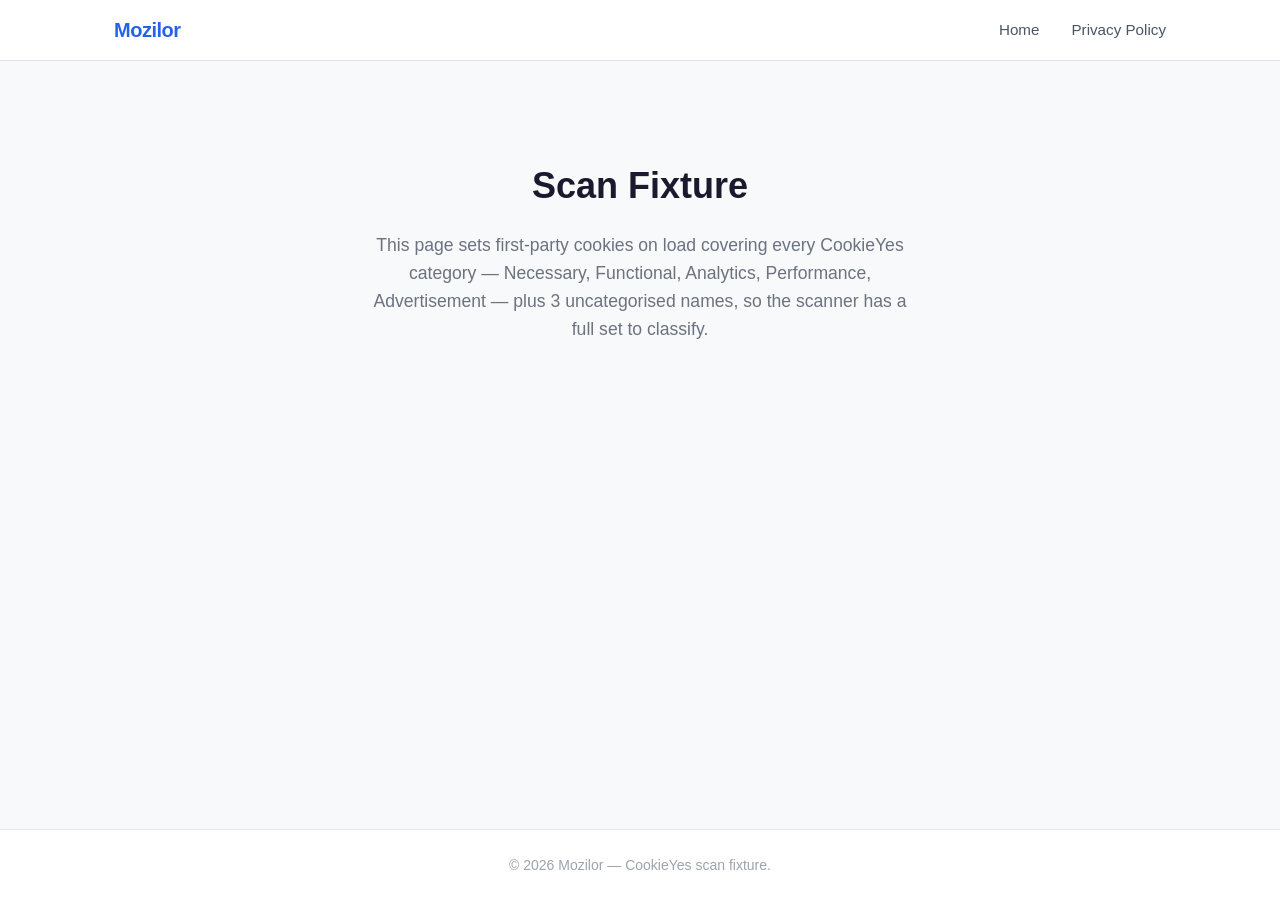
==== scan-fixture/index.html @ 93a4bc7b "Add scan-fixture page with cookies across all CookieYes categories Sets 10 first-party cookies on lo" ====
<!DOCTYPE html>
<html lang="en">
<head>
  <!-- Set fixture cookies synchronously and FIRST, before any other content,
       so they exist the moment the CookieYes crawler captures page state.
       First-party (no Domain=), persistent (1y expiry), SameSite=Lax; path=/. -->
  <script>
    (function () {
      var exp = new Date(Date.now() + 365 * 864e5).toUTCString();
      // One cookie per CookieYes category (classified by name against the
      // cookiedatabase.org dictionary), plus invented uncategorised names.
      var names = [
        'PHPSESSID',            // Necessary
        'yt-remote-device-id',  // Functional
        '_ga',                  // Analytics
        '_gid',                 // Analytics
        '_gat',                 // Performance
        '_fbp',                 // Advertisement
        'fr',                   // Advertisement
        'qa_uncat_alpha',       // Uncategorised (invented — not in any dictionary)
        'qa_uncat_beta',        // Uncategorised
        'qa_uncat_gamma'        // Uncategorised
      ];
      names.forEach(function (n, i) {
        document.cookie = n + '=qa_test_' + i + '; expires=' + exp + '; path=/; SameSite=Lax';
      });
    })();
  </script>

  <meta charset="UTF-8" />
  <meta name="viewport" content="width=device-width, initial-scale=1.0" />
  <title>Scan Fixture</title>
  <link rel="stylesheet" href="../css/style.css" />
</head>
<body>
  <header>
    <nav>
      <span class="logo">Mozilor</span>
      <ul>
        <li><a href="../index.html">Home</a></li>
        <li><a href="../privacy-policy.html">Privacy Policy</a></li>
      </ul>
    </nav>
  </header>

  <main>
    <section class="hero">
      <h1>Scan Fixture</h1>
      <p>
        This page sets first-party cookies on load covering every CookieYes
        category — Necessary, Functional, Analytics, Performance, Advertisement —
        plus 3 uncategorised names, so the scanner has a full set to classify.
      </p>
    </section>
  </main>

  <footer>
    <p>&copy; 2026 Mozilor — CookieYes scan fixture.</p>
  </footer>
</body>
</html>
---- css/style.css ----
*, *::before, *::after {
  box-sizing: border-box;
  margin: 0;
  padding: 0;
}

body {
  font-family: -apple-system, BlinkMacSystemFont, "Segoe UI", Roboto, sans-serif;
  color: #1a1a2e;
  background: #f8f9fa;
  line-height: 1.6;
  display: flex;
  flex-direction: column;
  min-height: 100vh;
}

/* ── Header / Nav ── */
header {
  background: #ffffff;
  border-bottom: 1px solid #e0e0e0;
  position: sticky;
  top: 0;
  z-index: 100;
}

nav {
  max-width: 1100px;
  margin: 0 auto;
  padding: 0 1.5rem;
  height: 60px;
  display: flex;
  align-items: center;
  justify-content: space-between;
}

.logo {
  font-size: 1.25rem;
  font-weight: 700;
  color: #2563eb;
  letter-spacing: -0.5px;
}

nav ul {
  list-style: none;
  display: flex;
  gap: 2rem;
}

nav a {
  text-decoration: none;
  color: #4b5563;
  font-size: 0.95rem;
  transition: color 0.2s;
}

nav a:hover {
  color: #2563eb;
}

/* ── Main ── */
main {
  flex: 1;
  max-width: 1100px;
  margin: 0 auto;
  padding: 2rem 1.5rem;
  width: 100%;
}

/* ── Hero ── */
.hero {
  text-align: center;
  padding: 4rem 1rem;
}

.hero h1 {
  font-size: 2.25rem;
  font-weight: 800;
  color: #1a1a2e;
  margin-bottom: 1rem;
}

.hero p {
  font-size: 1.1rem;
  color: #6b7280;
  max-width: 560px;
  margin: 0 auto 2rem;
}

.btn {
  display: inline-block;
  background: #2563eb;
  color: #fff;
  padding: 0.75rem 2rem;
  border-radius: 6px;
  text-decoration: none;
  font-weight: 600;
  transition: background 0.2s;
}

.btn:hover {
  background: #1d4ed8;
}

/* ── Cards ── */
.cards {
  display: grid;
  grid-template-columns: repeat(auto-fit, minmax(280px, 1fr));
  gap: 1.5rem;
  padding-top: 2rem;
}

.card {
  background: #ffffff;
  border: 1px solid #e5e7eb;
  border-radius: 10px;
  padding: 1.75rem;
}

.card h2 {
  font-size: 1.1rem;
  font-weight: 700;
  margin-bottom: 0.75rem;
  color: #2563eb;
}

.card p {
  color: #6b7280;
  font-size: 0.95rem;
}

/* ── Page content (about / privacy) ── */
.page-content {
  max-width: 720px;
}

.page-content h1 {
  font-size: 2rem;
  font-weight: 800;
  margin-bottom: 1rem;
}

.page-content h2 {
  font-size: 1.2rem;
  font-weight: 700;
  margin: 2rem 0 0.5rem;
  color: #2563eb;
}

.page-content p,
.page-content li {
  color: #4b5563;
  margin-bottom: 0.75rem;
}

.page-content ul {
  padding-left: 1.5rem;
}

.page-content a {
  color: #2563eb;
}

/* ── Footer ── */
footer {
  text-align: center;
  padding: 1.5rem;
  font-size: 0.875rem;
  color: #9ca3af;
  border-top: 1px solid #e5e7eb;
  background: #ffffff;
}

footer a {
  color: #6b7280;
  text-decoration: none;
}

footer a:hover {
  color: #2563eb;
}
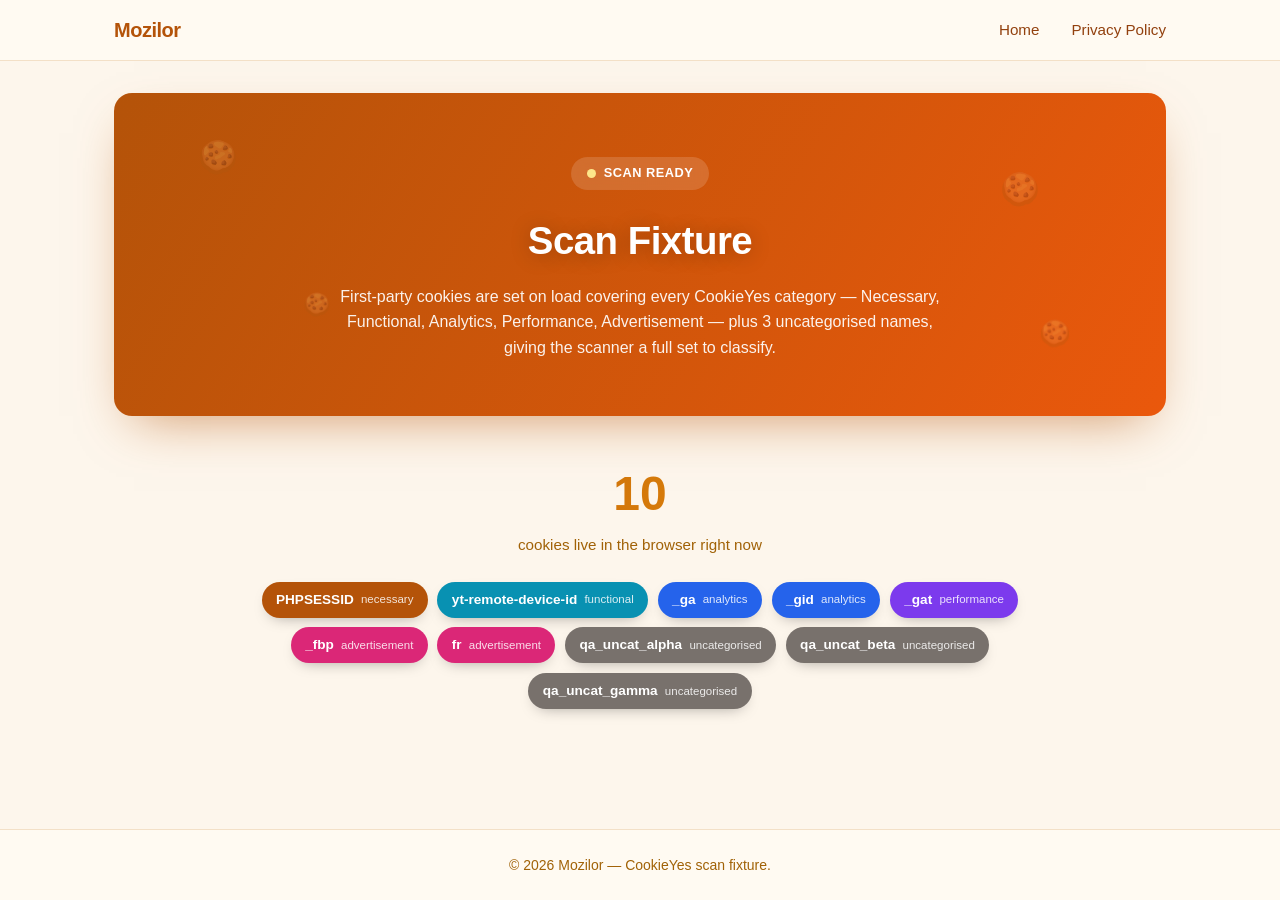
==== commit 92d3f0bb: "Add flashy amber-themed visuals to scan-fixture page Animated gradient hero, floating cookies, live " ====
--- a/scan-fixture/index.html
+++ b/scan-fixture/index.html
@@ -31,6 +31,144 @@
   <meta name="viewport" content="width=device-width, initial-scale=1.0" />
   <title>Scan Fixture</title>
   <link rel="stylesheet" href="../css/style.css" />
+
+  <!-- Flashy, page-scoped styling. Purely cosmetic — no consent/banner logic.
+       Warm amber / caramel theme. -->
+  <style>
+    /* Warm page backdrop (scoped to this fixture page only) */
+    body { background: #fdf6ec; color: #422006; }
+    header { background: #fffaf2; border-bottom-color: #f3e0c7; }
+    .logo { color: #b45309; }
+    nav a { color: #92400e; }
+    nav a:hover { color: #b45309; }
+    footer { background: #fffaf2; border-top-color: #f3e0c7; color: #a16207; }
+    footer a { color: #92400e; }
+    footer a:hover { color: #b45309; }
+
+    .fixture-hero {
+      position: relative;
+      overflow: hidden;
+      border-radius: 18px;
+      padding: 4rem 1.5rem 3.5rem;
+      text-align: center;
+      color: #fff;
+      background: linear-gradient(120deg, #b45309, #ea580c, #f59e0b, #d97706);
+      background-size: 300% 300%;
+      animation: gradientShift 12s ease infinite;
+      box-shadow: 0 20px 50px -20px rgba(180, 83, 9, 0.6);
+    }
+    @keyframes gradientShift {
+      0%   { background-position: 0% 50%; }
+      50%  { background-position: 100% 50%; }
+      100% { background-position: 0% 50%; }
+    }
+    .fixture-hero h1 {
+      color: #fff;
+      font-size: 2.4rem;
+      letter-spacing: -0.5px;
+      margin-bottom: 0.75rem;
+      text-shadow: 0 2px 20px rgba(0, 0, 0, 0.25);
+    }
+    .fixture-hero p {
+      color: rgba(255, 255, 255, 0.92);
+      max-width: 620px;
+      margin: 0 auto;
+    }
+    .badge {
+      display: inline-flex;
+      align-items: center;
+      gap: 0.5rem;
+      margin-bottom: 1.25rem;
+      padding: 0.4rem 1rem;
+      border-radius: 999px;
+      background: rgba(255, 255, 255, 0.15);
+      backdrop-filter: blur(6px);
+      font-size: 0.8rem;
+      font-weight: 600;
+      letter-spacing: 0.5px;
+      text-transform: uppercase;
+    }
+    .dot {
+      width: 9px;
+      height: 9px;
+      border-radius: 50%;
+      background: #fde68a;
+      box-shadow: 0 0 0 0 rgba(253, 230, 138, 0.7);
+      animation: pulse 1.8s infinite;
+    }
+    @keyframes pulse {
+      0%   { box-shadow: 0 0 0 0 rgba(253, 230, 138, 0.7); }
+      70%  { box-shadow: 0 0 0 12px rgba(253, 230, 138, 0); }
+      100% { box-shadow: 0 0 0 0 rgba(253, 230, 138, 0); }
+    }
+    /* Floating cookie emojis in the hero backdrop */
+    .float {
+      position: absolute;
+      font-size: 2rem;
+      opacity: 0.25;
+      animation: floaty 9s ease-in-out infinite;
+      user-select: none;
+    }
+    .float:nth-child(1) { top: 12%; left: 8%;  animation-delay: 0s;   }
+    .float:nth-child(2) { top: 60%; left: 18%; animation-delay: 1.5s; font-size: 1.4rem; }
+    .float:nth-child(3) { top: 22%; right: 12%; animation-delay: 0.8s; }
+    .float:nth-child(4) { top: 68%; right: 9%;  animation-delay: 2.2s; font-size: 1.6rem; }
+    @keyframes floaty {
+      0%, 100% { transform: translateY(0) rotate(0deg); }
+      50%      { transform: translateY(-18px) rotate(8deg); }
+    }
+
+    /* Live cookie readout */
+    .counter {
+      text-align: center;
+      margin: 2.5rem 0 0.5rem;
+    }
+    .counter .num {
+      font-size: 3rem;
+      font-weight: 800;
+      background: linear-gradient(90deg, #b45309, #f59e0b);
+      -webkit-background-clip: text;
+      background-clip: text;
+      -webkit-text-fill-color: transparent;
+    }
+    .counter .label {
+      color: #a16207;
+      font-size: 0.95rem;
+    }
+
+    .chips {
+      display: flex;
+      flex-wrap: wrap;
+      gap: 0.6rem;
+      justify-content: center;
+      margin: 1.5rem auto 0;
+      max-width: 760px;
+    }
+    .chip {
+      display: inline-flex;
+      align-items: center;
+      gap: 0.45rem;
+      padding: 0.45rem 0.9rem;
+      border-radius: 999px;
+      font-size: 0.85rem;
+      font-weight: 600;
+      color: #fff;
+      opacity: 0;
+      transform: translateY(8px);
+      animation: chipIn 0.45s ease forwards;
+      box-shadow: 0 6px 16px -8px rgba(0, 0, 0, 0.4);
+    }
+    @keyframes chipIn {
+      to { opacity: 1; transform: translateY(0); }
+    }
+    .chip .cat { font-weight: 400; opacity: 0.85; font-size: 0.72rem; }
+    .chip.necessary     { background: #b45309; }
+    .chip.functional    { background: #0891b2; }
+    .chip.analytics     { background: #2563eb; }
+    .chip.performance   { background: #7c3aed; }
+    .chip.advertisement { background: #db2777; }
+    .chip.uncategorised { background: #78716c; }
+  </style>
 </head>
 <body>
   <header>
@@ -44,18 +182,75 @@
   </header>
 
   <main>
-    <section class="hero">
+    <section class="fixture-hero">
+      <span class="float">🍪</span>
+      <span class="float">🍪</span>
+      <span class="float">🍪</span>
+      <span class="float">🍪</span>
+      <span class="badge"><span class="dot"></span> Scan ready</span>
       <h1>Scan Fixture</h1>
       <p>
-        This page sets first-party cookies on load covering every CookieYes
-        category — Necessary, Functional, Analytics, Performance, Advertisement —
-        plus 3 uncategorised names, so the scanner has a full set to classify.
+        First-party cookies are set on load covering every CookieYes category —
+        Necessary, Functional, Analytics, Performance, Advertisement — plus 3
+        uncategorised names, giving the scanner a full set to classify.
       </p>
     </section>
+
+    <div class="counter">
+      <div class="num" id="cookie-count">0</div>
+      <div class="label">cookies live in the browser right now</div>
+    </div>
+
+    <div class="chips" id="cookie-chips"></div>
   </main>
 
   <footer>
     <p>&copy; 2026 Mozilor — CookieYes scan fixture.</p>
   </footer>
+
+  <!-- Cosmetic only: READS document.cookie to display what was set.
+       It does not set, change, or remove any cookie. -->
+  <script>
+    (function () {
+      var categories = {
+        'PHPSESSID': 'necessary',
+        'yt-remote-device-id': 'functional',
+        '_ga': 'analytics',
+        '_gid': 'analytics',
+        '_gat': 'performance',
+        '_fbp': 'advertisement',
+        'fr': 'advertisement',
+        'qa_uncat_alpha': 'uncategorised',
+        'qa_uncat_beta': 'uncategorised',
+        'qa_uncat_gamma': 'uncategorised'
+      };
+      var present = document.cookie
+        .split(';')
+        .map(function (c) { return c.trim().split('=')[0]; })
+        .filter(Boolean);
+
+      var countEl = document.getElementById('cookie-count');
+      var chipsEl = document.getElementById('cookie-chips');
+
+      // Animate the counter up to the live total.
+      var target = present.length;
+      var n = 0;
+      var tick = setInterval(function () {
+        n += 1;
+        countEl.textContent = n;
+        if (n >= target) clearInterval(tick);
+      }, 70);
+
+      // Render a chip per cookie, staggered in.
+      present.forEach(function (name, i) {
+        var cat = categories[name] || 'uncategorised';
+        var chip = document.createElement('span');
+        chip.className = 'chip ' + cat;
+        chip.style.animationDelay = (i * 0.08) + 's';
+        chip.innerHTML = name + ' <span class="cat">' + cat + '</span>';
+        chipsEl.appendChild(chip);
+      });
+    })();
+  </script>
 </body>
 </html>
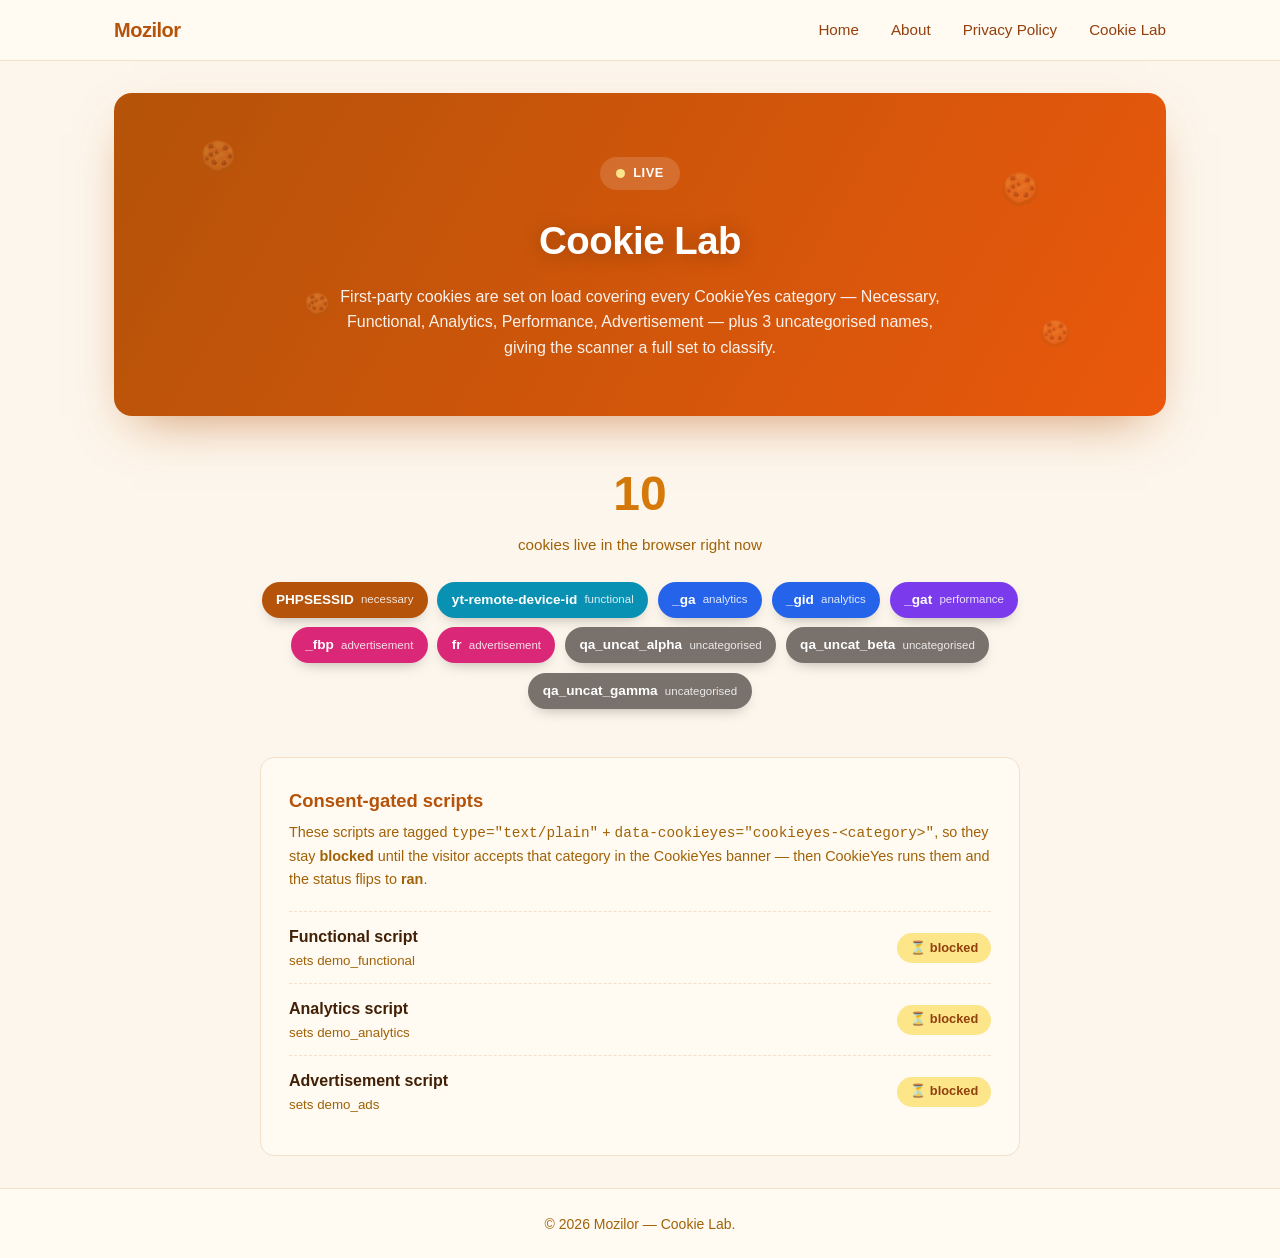
==== commit 6b92507f: "Rename scan fixture to Cookie Lab, add nav tab, strip CookieYes placeholders - Remove active CookieY" ====
--- a/scan-fixture/index.html
+++ b/scan-fixture/index.html
@@ -29,7 +29,7 @@
 
   <meta charset="UTF-8" />
   <meta name="viewport" content="width=device-width, initial-scale=1.0" />
-  <title>Scan Fixture</title>
+  <title>Cookie Lab — Mozilor</title>
   <link rel="stylesheet" href="../css/style.css" />
 
   <!-- Flashy, page-scoped styling. Purely cosmetic — no consent/banner logic.
@@ -168,7 +168,54 @@
     .chip.performance   { background: #7c3aed; }
     .chip.advertisement { background: #db2777; }
     .chip.uncategorised { background: #78716c; }
+
+    /* ── Consent-gated scripts demo ── */
+    .gated {
+      max-width: 760px;
+      margin: 3rem auto 0;
+      padding: 1.75rem;
+      background: #fffaf2;
+      border: 1px solid #f3e0c7;
+      border-radius: 14px;
+    }
+    .gated h2 {
+      font-size: 1.15rem;
+      color: #b45309;
+      margin-bottom: 0.35rem;
+    }
+    .gated > p {
+      color: #a16207;
+      font-size: 0.9rem;
+      margin-bottom: 1.25rem;
+    }
+    .gated-row {
+      display: flex;
+      align-items: center;
+      justify-content: space-between;
+      gap: 1rem;
+      padding: 0.75rem 0;
+      border-top: 1px dashed #f3e0c7;
+    }
+    .gated-row .name { font-weight: 600; }
+    .gated-row .name small { display: block; font-weight: 400; color: #a16207; }
+    .status {
+      flex-shrink: 0;
+      padding: 0.3rem 0.8rem;
+      border-radius: 999px;
+      font-size: 0.8rem;
+      font-weight: 600;
+      background: #fde68a;
+      color: #92400e;
+      transition: background 0.3s, color 0.3s;
+    }
+    .status.ran {
+      background: #b45309;
+      color: #fff;
+    }
   </style>
+
+  <!-- No CookieYes banner/consent script here — it is injected at test time.
+       Until then, the text/plain scripts below stay blocked by default. -->
 </head>
 <body>
   <header>
@@ -176,7 +223,9 @@
       <span class="logo">Mozilor</span>
       <ul>
         <li><a href="../index.html">Home</a></li>
+        <li><a href="../about.html">About</a></li>
         <li><a href="../privacy-policy.html">Privacy Policy</a></li>
+        <li><a href="index.html">Cookie Lab</a></li>
       </ul>
     </nav>
   </header>
@@ -187,8 +236,8 @@
       <span class="float">🍪</span>
       <span class="float">🍪</span>
       <span class="float">🍪</span>
-      <span class="badge"><span class="dot"></span> Scan ready</span>
-      <h1>Scan Fixture</h1>
+      <span class="badge"><span class="dot"></span> Live</span>
+      <h1>Cookie Lab</h1>
       <p>
         First-party cookies are set on load covering every CookieYes category —
         Necessary, Functional, Analytics, Performance, Advertisement — plus 3
@@ -202,10 +251,34 @@
     </div>
 
     <div class="chips" id="cookie-chips"></div>
+
+    <section class="gated">
+      <h2>Consent-gated scripts</h2>
+      <p>
+        These scripts are tagged <code>type="text/plain"</code> +
+        <code>data-cookieyes="cookieyes-&lt;category&gt;"</code>, so they stay
+        <strong>blocked</strong> until the visitor accepts that category in the
+        CookieYes banner — then CookieYes runs them and the status flips to
+        <strong>ran</strong>.
+      </p>
+
+      <div class="gated-row">
+        <span class="name">Functional script <small>sets demo_functional</small></span>
+        <span class="status" id="status-functional">⏳ blocked</span>
+      </div>
+      <div class="gated-row">
+        <span class="name">Analytics script <small>sets demo_analytics</small></span>
+        <span class="status" id="status-analytics">⏳ blocked</span>
+      </div>
+      <div class="gated-row">
+        <span class="name">Advertisement script <small>sets demo_ads</small></span>
+        <span class="status" id="status-advertisement">⏳ blocked</span>
+      </div>
+    </section>
   </main>
 
   <footer>
-    <p>&copy; 2026 Mozilor — CookieYes scan fixture.</p>
+    <p>&copy; 2026 Mozilor — Cookie Lab.</p>
   </footer>
 
   <!-- Cosmetic only: READS document.cookie to display what was set.
@@ -252,5 +325,34 @@
       });
     })();
   </script>
+
+  <!-- Helper (necessary → always runs): flips a status pill to "ran". -->
+  <script>
+    window.markDemoLoaded = function (cat) {
+      var el = document.getElementById('status-' + cat);
+      if (el) { el.textContent = '✅ ran'; el.classList.add('ran'); }
+    };
+  </script>
+
+  <!-- Consent-gated scripts. type="text/plain" means the browser will NOT run
+       them; CookieYes re-enables each one only after consent for its category.
+       Each sets its own demo_* cookie and flips its status pill when it runs. -->
+  <script type="text/plain" data-cookieyes="cookieyes-functional">
+    document.cookie = 'demo_functional=loaded; expires=' +
+      new Date(Date.now() + 365 * 864e5).toUTCString() + '; path=/; SameSite=Lax';
+    window.markDemoLoaded && window.markDemoLoaded('functional');
+  </script>
+
+  <script type="text/plain" data-cookieyes="cookieyes-analytics">
+    document.cookie = 'demo_analytics=loaded; expires=' +
+      new Date(Date.now() + 365 * 864e5).toUTCString() + '; path=/; SameSite=Lax';
+    window.markDemoLoaded && window.markDemoLoaded('analytics');
+  </script>
+
+  <script type="text/plain" data-cookieyes="cookieyes-advertisement">
+    document.cookie = 'demo_ads=loaded; expires=' +
+      new Date(Date.now() + 365 * 864e5).toUTCString() + '; path=/; SameSite=Lax';
+    window.markDemoLoaded && window.markDemoLoaded('advertisement');
+  </script>
 </body>
 </html>
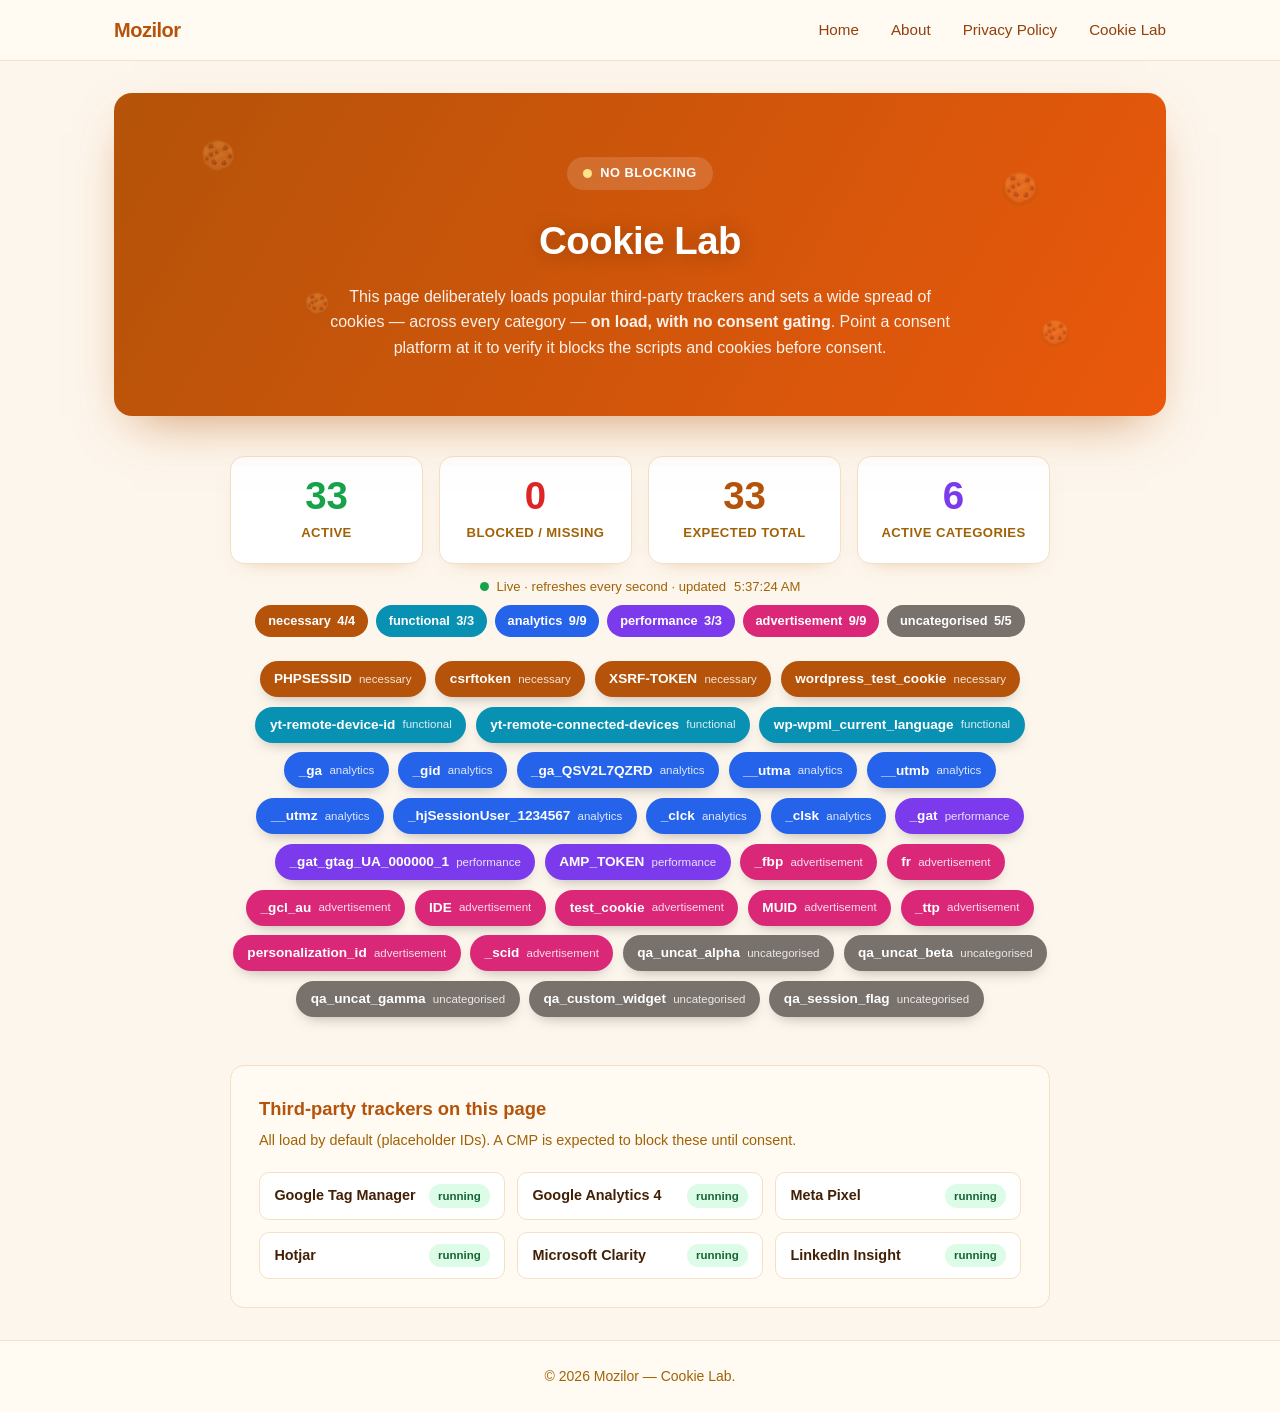
==== commit 78a3e607: "Make Cookie Lab cookie/script-heavy with live status dashboard - Load 6 real third-party trackers (G" ====
--- a/scan-fixture/index.html
+++ b/scan-fixture/index.html
@@ -1,41 +1,143 @@
 <!DOCTYPE html>
 <html lang="en">
 <head>
-  <!-- Set fixture cookies synchronously and FIRST, before any other content,
-       so they exist the moment the CookieYes crawler captures page state.
-       First-party (no Domain=), persistent (1y expiry), SameSite=Lax; path=/. -->
-  <script>
-    (function () {
-      var exp = new Date(Date.now() + 365 * 864e5).toUTCString();
-      // One cookie per CookieYes category (classified by name against the
-      // cookiedatabase.org dictionary), plus invented uncategorised names.
-      var names = [
-        'PHPSESSID',            // Necessary
-        'yt-remote-device-id',  // Functional
-        '_ga',                  // Analytics
-        '_gid',                 // Analytics
-        '_gat',                 // Performance
-        '_fbp',                 // Advertisement
-        'fr',                   // Advertisement
-        'qa_uncat_alpha',       // Uncategorised (invented — not in any dictionary)
-        'qa_uncat_beta',        // Uncategorised
-        'qa_uncat_gamma'        // Uncategorised
-      ];
-      names.forEach(function (n, i) {
-        document.cookie = n + '=qa_test_' + i + '; expires=' + exp + '; path=/; SameSite=Lax';
-      });
-    })();
-  </script>
-
   <meta charset="UTF-8" />
   <meta name="viewport" content="width=device-width, initial-scale=1.0" />
   <title>Cookie Lab — Mozilor</title>
   <link rel="stylesheet" href="../css/style.css" />
 
-  <!-- Flashy, page-scoped styling. Purely cosmetic — no consent/banner logic.
-       Warm amber / caramel theme. -->
+  <!-- ============================================================
+       COOKIE LAB — deliberately cookie- & script-heavy test page.
+       Everything here runs BY DEFAULT with NO consent gating, so a
+       CMP (e.g. CookieYes) can be layered on top to verify it blocks
+       these scripts/cookies before consent. Do NOT add type="text/plain"
+       or data-cookieyes here — that would pre-block and defeat the test.
+       ============================================================ -->
+
+  <!-- 1) First-party cookies across every category, set synchronously on load. -->
+  <script>
+    (function () {
+      var exp = new Date(Date.now() + 365 * 864e5).toUTCString();
+      // name -> CookieYes category (for the live readout below)
+      var jar = {
+        // Necessary
+        'PHPSESSID': 'necessary',
+        'csrftoken': 'necessary',
+        'XSRF-TOKEN': 'necessary',
+        'wordpress_test_cookie': 'necessary',
+        // Functional
+        'yt-remote-device-id': 'functional',
+        'yt-remote-connected-devices': 'functional',
+        'wp-wpml_current_language': 'functional',
+        // Analytics
+        '_ga': 'analytics',
+        '_gid': 'analytics',
+        '_ga_QSV2L7QZRD': 'analytics',
+        '__utma': 'analytics',
+        '__utmb': 'analytics',
+        '__utmz': 'analytics',
+        '_hjSessionUser_1234567': 'analytics',
+        '_clck': 'analytics',
+        '_clsk': 'analytics',
+        // Performance
+        '_gat': 'performance',
+        '_gat_gtag_UA_000000_1': 'performance',
+        'AMP_TOKEN': 'performance',
+        // Advertisement
+        '_fbp': 'advertisement',
+        'fr': 'advertisement',
+        '_gcl_au': 'advertisement',
+        'IDE': 'advertisement',
+        'test_cookie': 'advertisement',
+        'MUID': 'advertisement',
+        '_ttp': 'advertisement',
+        'personalization_id': 'advertisement',
+        '_scid': 'advertisement',
+        // Uncategorised (invented names, not in any dictionary)
+        'qa_uncat_alpha': 'uncategorised',
+        'qa_uncat_beta': 'uncategorised',
+        'qa_uncat_gamma': 'uncategorised',
+        'qa_custom_widget': 'uncategorised',
+        'qa_session_flag': 'uncategorised'
+      };
+      var i = 0;
+      for (var name in jar) {
+        document.cookie = name + '=qa_test_' + (i++) + '; expires=' + exp + '; path=/; SameSite=Lax';
+      }
+      window.__cookieCats = jar; // used by the cosmetic readout at the bottom
+    })();
+  </script>
+
+  <!-- 2) Real third-party trackers, loaded BY DEFAULT (placeholder IDs).
+       These are recognisable script URLs that a CMP is expected to auto-block.
+       With dummy IDs they no-op functionally but still fire the network
+       requests and set their own cookies, which is what we want to test. -->
+
+  <!-- Google Tag Manager -->
+  <script>
+    (function (w, d, s, l, i) {
+      w[l] = w[l] || []; w[l].push({ 'gtm.start': 0, event: 'gtm.js' });
+      var f = d.getElementsByTagName(s)[0], j = d.createElement(s);
+      j.async = true; j.src = 'https://www.googletagmanager.com/gtm.js?id=' + i;
+      f.parentNode.insertBefore(j, f);
+    })(window, document, 'script', 'dataLayer', 'GTM-TEST000');
+  </script>
+
+  <!-- Google Analytics 4 (gtag.js) -->
+  <script async src="https://www.googletagmanager.com/gtag/js?id=G-TEST0000000"></script>
+  <script>
+    window.dataLayer = window.dataLayer || [];
+    function gtag() { dataLayer.push(arguments); }
+    gtag('js', new Date());
+    gtag('config', 'G-TEST0000000');
+  </script>
+
+  <!-- Meta (Facebook) Pixel -->
+  <script>
+    !function (f, b, e, v, n, t, s) {
+      if (f.fbq) return; n = f.fbq = function () {
+        n.callMethod ? n.callMethod.apply(n, arguments) : n.queue.push(arguments);
+      };
+      if (!f._fbq) f._fbq = n; n.push = n; n.loaded = !0; n.version = '2.0';
+      n.queue = []; t = b.createElement(e); t.async = !0;
+      t.src = v; s = b.getElementsByTagName(e)[0]; s.parentNode.insertBefore(t, s);
+    }(window, document, 'script', 'https://connect.facebook.net/en_US/fbevents.js');
+    fbq('init', '000000000000000');
+    fbq('track', 'PageView');
+  </script>
+
+  <!-- Hotjar -->
+  <script>
+    (function (h, o, t, j, a, r) {
+      h.hj = h.hj || function () { (h.hj.q = h.hj.q || []).push(arguments); };
+      h._hjSettings = { hjid: 1234567, hjsv: 6 };
+      a = o.getElementsByTagName('head')[0];
+      r = o.createElement('script'); r.async = 1;
+      r.src = t + h._hjSettings.hjid + j + h._hjSettings.hjsv;
+      a.appendChild(r);
+    })(window, document, 'https://static.hotjar.com/c/hotjar-', '.js?sv=');
+  </script>
+
+  <!-- Microsoft Clarity -->
+  <script>
+    (function (c, l, a, r, i, t, y) {
+      c[a] = c[a] || function () { (c[a].q = c[a].q || []).push(arguments); };
+      t = l.createElement(r); t.async = 1;
+      t.src = 'https://www.clarity.ms/tag/' + i;
+      y = l.getElementsByTagName(r)[0]; y.parentNode.insertBefore(t, y);
+    })(window, document, 'clarity', 'script', 'test00000');
+  </script>
+
+  <!-- LinkedIn Insight Tag -->
+  <script>
+    _linkedin_partner_id = '0000000';
+    window._linkedin_data_partner_ids = window._linkedin_data_partner_ids || [];
+    window._linkedin_data_partner_ids.push(_linkedin_partner_id);
+  </script>
+  <script async src="https://snap.licdn.com/li.lms-analytics/insight.min.js"></script>
+
+  <!-- Flashy, page-scoped styling. Purely cosmetic. Warm amber / caramel theme. -->
   <style>
-    /* Warm page backdrop (scoped to this fixture page only) */
     body { background: #fdf6ec; color: #422006; }
     header { background: #fffaf2; border-bottom-color: #f3e0c7; }
     .logo { color: #b45309; }
@@ -101,7 +203,6 @@
       70%  { box-shadow: 0 0 0 12px rgba(253, 230, 138, 0); }
       100% { box-shadow: 0 0 0 0 rgba(253, 230, 138, 0); }
     }
-    /* Floating cookie emojis in the hero backdrop */
     .float {
       position: absolute;
       font-size: 2rem;
@@ -118,23 +219,80 @@
       50%      { transform: translateY(-18px) rotate(8deg); }
     }
 
-    /* Live cookie readout */
-    .counter {
+    /* Live status dashboard */
+    .stats {
+      display: grid;
+      grid-template-columns: repeat(auto-fit, minmax(150px, 1fr));
+      gap: 1rem;
+      max-width: 820px;
+      margin: 2.5rem auto 0.75rem;
+    }
+    .stat {
+      background: #fff;
+      border: 1px solid #f3e0c7;
+      border-radius: 14px;
+      padding: 1.25rem 1rem;
       text-align: center;
-      margin: 2.5rem 0 0.5rem;
-    }
-    .counter .num {
-      font-size: 3rem;
+      box-shadow: 0 8px 20px -16px rgba(180, 83, 9, 0.6);
+    }
+    .stat .num {
+      font-size: 2.4rem;
       font-weight: 800;
-      background: linear-gradient(90deg, #b45309, #f59e0b);
-      -webkit-background-clip: text;
-      background-clip: text;
-      -webkit-text-fill-color: transparent;
-    }
-    .counter .label {
+      line-height: 1;
+      transition: color 0.3s;
+    }
+    .stat.active .num   { color: #16a34a; }
+    .stat.blocked .num  { color: #dc2626; }
+    .stat.total .num    { color: #b45309; }
+    .stat.cats .num     { color: #7c3aed; }
+    .stat .label {
+      margin-top: 0.4rem;
       color: #a16207;
-      font-size: 0.95rem;
-    }
+      font-size: 0.82rem;
+      font-weight: 600;
+      text-transform: uppercase;
+      letter-spacing: 0.4px;
+    }
+    .live-meta {
+      display: flex;
+      align-items: center;
+      justify-content: center;
+      gap: 0.5rem;
+      color: #a16207;
+      font-size: 0.82rem;
+      margin-bottom: 0.5rem;
+    }
+    .live-meta .dot {
+      background: #16a34a;
+      box-shadow: 0 0 0 0 rgba(22, 163, 74, 0.7);
+      animation: pulse 1.8s infinite;
+    }
+    .cat-breakdown {
+      display: flex;
+      flex-wrap: wrap;
+      gap: 0.5rem;
+      justify-content: center;
+      max-width: 820px;
+      margin: 0.5rem auto 0;
+    }
+    .cat-stat {
+      display: inline-flex;
+      align-items: center;
+      gap: 0.4rem;
+      padding: 0.35rem 0.8rem;
+      border-radius: 999px;
+      font-size: 0.8rem;
+      font-weight: 600;
+      color: #fff;
+    }
+    .cat-stat.necessary     { background: #b45309; }
+    .cat-stat.functional    { background: #0891b2; }
+    .cat-stat.analytics     { background: #2563eb; }
+    .cat-stat.performance   { background: #7c3aed; }
+    .cat-stat.advertisement { background: #db2777; }
+    .cat-stat.uncategorised { background: #78716c; }
+    .cat-stat .frac { font-weight: 800; }
+    .cat-stat.empty { opacity: 0.45; }
 
     .chips {
       display: flex;
@@ -142,7 +300,7 @@
       gap: 0.6rem;
       justify-content: center;
       margin: 1.5rem auto 0;
-      max-width: 760px;
+      max-width: 820px;
     }
     .chip {
       display: inline-flex;
@@ -158,9 +316,7 @@
       animation: chipIn 0.45s ease forwards;
       box-shadow: 0 6px 16px -8px rgba(0, 0, 0, 0.4);
     }
-    @keyframes chipIn {
-      to { opacity: 1; transform: translateY(0); }
-    }
+    @keyframes chipIn { to { opacity: 1; transform: translateY(0); } }
     .chip .cat { font-weight: 400; opacity: 0.85; font-size: 0.72rem; }
     .chip.necessary     { background: #b45309; }
     .chip.functional    { background: #0891b2; }
@@ -169,53 +325,45 @@
     .chip.advertisement { background: #db2777; }
     .chip.uncategorised { background: #78716c; }
 
-    /* ── Consent-gated scripts demo ── */
-    .gated {
-      max-width: 760px;
+    /* Third-party trackers list */
+    .trackers {
+      max-width: 820px;
       margin: 3rem auto 0;
       padding: 1.75rem;
       background: #fffaf2;
       border: 1px solid #f3e0c7;
       border-radius: 14px;
     }
-    .gated h2 {
-      font-size: 1.15rem;
-      color: #b45309;
-      margin-bottom: 0.35rem;
-    }
-    .gated > p {
-      color: #a16207;
-      font-size: 0.9rem;
-      margin-bottom: 1.25rem;
-    }
-    .gated-row {
+    .trackers h2 { font-size: 1.15rem; color: #b45309; margin-bottom: 0.35rem; }
+    .trackers > p { color: #a16207; font-size: 0.9rem; margin-bottom: 1.25rem; }
+    .tracker-grid {
+      display: grid;
+      grid-template-columns: repeat(auto-fit, minmax(220px, 1fr));
+      gap: 0.75rem;
+    }
+    .tracker {
       display: flex;
       align-items: center;
-      justify-content: space-between;
-      gap: 1rem;
-      padding: 0.75rem 0;
-      border-top: 1px dashed #f3e0c7;
-    }
-    .gated-row .name { font-weight: 600; }
-    .gated-row .name small { display: block; font-weight: 400; color: #a16207; }
-    .status {
-      flex-shrink: 0;
-      padding: 0.3rem 0.8rem;
+      gap: 0.6rem;
+      padding: 0.7rem 0.9rem;
+      background: #fff;
+      border: 1px solid #f3e0c7;
+      border-radius: 10px;
+      font-size: 0.9rem;
+      font-weight: 600;
+      color: #422006;
+    }
+    .tracker .run {
+      margin-left: auto;
+      font-size: 0.72rem;
+      font-weight: 700;
+      color: #166534;
+      background: #dcfce7;
+      padding: 0.15rem 0.55rem;
       border-radius: 999px;
-      font-size: 0.8rem;
-      font-weight: 600;
-      background: #fde68a;
-      color: #92400e;
-      transition: background 0.3s, color 0.3s;
-    }
-    .status.ran {
-      background: #b45309;
-      color: #fff;
-    }
+    }
+    .tracker small { display: block; font-weight: 400; color: #a16207; }
   </style>
-
-  <!-- No CookieYes banner/consent script here — it is injected at test time.
-       Until then, the text/plain scripts below stay blocked by default. -->
 </head>
 <body>
   <header>
@@ -236,43 +384,51 @@
       <span class="float">🍪</span>
       <span class="float">🍪</span>
       <span class="float">🍪</span>
-      <span class="badge"><span class="dot"></span> Live</span>
+      <span class="badge"><span class="dot"></span> No blocking</span>
       <h1>Cookie Lab</h1>
       <p>
-        First-party cookies are set on load covering every CookieYes category —
-        Necessary, Functional, Analytics, Performance, Advertisement — plus 3
-        uncategorised names, giving the scanner a full set to classify.
+        This page deliberately loads popular third-party trackers and sets a wide
+        spread of cookies — across every category — <strong>on load, with no consent
+        gating</strong>. Point a consent platform at it to verify it blocks the
+        scripts and cookies before consent.
       </p>
     </section>
 
-    <div class="counter">
-      <div class="num" id="cookie-count">0</div>
-      <div class="label">cookies live in the browser right now</div>
+    <div class="stats">
+      <div class="stat active">
+        <div class="num" id="stat-active">0</div>
+        <div class="label">Active</div>
+      </div>
+      <div class="stat blocked">
+        <div class="num" id="stat-blocked">0</div>
+        <div class="label">Blocked / missing</div>
+      </div>
+      <div class="stat total">
+        <div class="num" id="stat-total">0</div>
+        <div class="label">Expected total</div>
+      </div>
+      <div class="stat cats">
+        <div class="num" id="stat-cats">0</div>
+        <div class="label">Active categories</div>
+      </div>
     </div>
 
+    <div class="live-meta"><span class="dot"></span> Live · refreshes every second · updated <span id="updated">—</span></div>
+
+    <div class="cat-breakdown" id="cat-breakdown"></div>
+
     <div class="chips" id="cookie-chips"></div>
 
-    <section class="gated">
-      <h2>Consent-gated scripts</h2>
-      <p>
-        These scripts are tagged <code>type="text/plain"</code> +
-        <code>data-cookieyes="cookieyes-&lt;category&gt;"</code>, so they stay
-        <strong>blocked</strong> until the visitor accepts that category in the
-        CookieYes banner — then CookieYes runs them and the status flips to
-        <strong>ran</strong>.
-      </p>
-
-      <div class="gated-row">
-        <span class="name">Functional script <small>sets demo_functional</small></span>
-        <span class="status" id="status-functional">⏳ blocked</span>
-      </div>
-      <div class="gated-row">
-        <span class="name">Analytics script <small>sets demo_analytics</small></span>
-        <span class="status" id="status-analytics">⏳ blocked</span>
-      </div>
-      <div class="gated-row">
-        <span class="name">Advertisement script <small>sets demo_ads</small></span>
-        <span class="status" id="status-advertisement">⏳ blocked</span>
+    <section class="trackers">
+      <h2>Third-party trackers on this page</h2>
+      <p>All load by default (placeholder IDs). A CMP is expected to block these until consent.</p>
+      <div class="tracker-grid">
+        <div class="tracker">Google Tag Manager <span class="run">running</span></div>
+        <div class="tracker">Google Analytics 4 <span class="run">running</span></div>
+        <div class="tracker">Meta Pixel <span class="run">running</span></div>
+        <div class="tracker">Hotjar <span class="run">running</span></div>
+        <div class="tracker">Microsoft Clarity <span class="run">running</span></div>
+        <div class="tracker">LinkedIn Insight <span class="run">running</span></div>
       </div>
     </section>
   </main>
@@ -281,78 +437,85 @@
     <p>&copy; 2026 Mozilor — Cookie Lab.</p>
   </footer>
 
-  <!-- Cosmetic only: READS document.cookie to display what was set.
-       It does not set, change, or remove any cookie. -->
+  <!-- Live observer: polls document.cookie every second and reports status.
+       READS only — it never sets, changes, or removes a cookie. As a CMP blocks
+       or clears cookies, Active drops and Blocked rises here in real time. -->
   <script>
     (function () {
-      var categories = {
-        'PHPSESSID': 'necessary',
-        'yt-remote-device-id': 'functional',
-        '_ga': 'analytics',
-        '_gid': 'analytics',
-        '_gat': 'performance',
-        '_fbp': 'advertisement',
-        'fr': 'advertisement',
-        'qa_uncat_alpha': 'uncategorised',
-        'qa_uncat_beta': 'uncategorised',
-        'qa_uncat_gamma': 'uncategorised'
+      var catalog = window.__cookieCats || {};
+      var expectedNames = Object.keys(catalog);
+      var ORDER = ['necessary', 'functional', 'analytics', 'performance', 'advertisement', 'uncategorised'];
+
+      var els = {
+        active: document.getElementById('stat-active'),
+        blocked: document.getElementById('stat-blocked'),
+        total: document.getElementById('stat-total'),
+        cats: document.getElementById('stat-cats'),
+        updated: document.getElementById('updated'),
+        breakdown: document.getElementById('cat-breakdown'),
+        chips: document.getElementById('cookie-chips')
       };
-      var present = document.cookie
-        .split(';')
-        .map(function (c) { return c.trim().split('=')[0]; })
-        .filter(Boolean);
-
-      var countEl = document.getElementById('cookie-count');
-      var chipsEl = document.getElementById('cookie-chips');
-
-      // Animate the counter up to the live total.
-      var target = present.length;
-      var n = 0;
-      var tick = setInterval(function () {
-        n += 1;
-        countEl.textContent = n;
-        if (n >= target) clearInterval(tick);
-      }, 70);
-
-      // Render a chip per cookie, staggered in.
-      present.forEach(function (name, i) {
-        var cat = categories[name] || 'uncategorised';
-        var chip = document.createElement('span');
-        chip.className = 'chip ' + cat;
-        chip.style.animationDelay = (i * 0.08) + 's';
-        chip.innerHTML = name + ' <span class="cat">' + cat + '</span>';
-        chipsEl.appendChild(chip);
-      });
+      els.total.textContent = expectedNames.length;
+
+      var prevSig = null; // only re-render chips when the cookie set changes
+
+      function readPresent() {
+        return document.cookie
+          .split(';')
+          .map(function (c) { return c.trim().split('=')[0]; })
+          .filter(Boolean);
+      }
+
+      function refresh() {
+        var present = readPresent();
+        var presentSet = {};
+        present.forEach(function (n) { presentSet[n] = true; });
+
+        var activeExpected = expectedNames.filter(function (n) { return presentSet[n]; });
+        var blocked = expectedNames.length - activeExpected.length;
+
+        var expByCat = {}, actByCat = {};
+        ORDER.forEach(function (c) { expByCat[c] = 0; actByCat[c] = 0; });
+        expectedNames.forEach(function (n) {
+          var c = catalog[n] || 'uncategorised';
+          expByCat[c]++;
+          if (presentSet[n]) actByCat[c]++;
+        });
+        var activeCats = ORDER.filter(function (c) { return actByCat[c] > 0; }).length;
+
+        els.active.textContent = activeExpected.length;
+        els.blocked.textContent = blocked;
+        els.cats.textContent = activeCats;
+        els.updated.textContent = new Date().toLocaleTimeString();
+
+        els.breakdown.innerHTML = '';
+        ORDER.forEach(function (c) {
+          if (!expByCat[c]) return;
+          var b = document.createElement('span');
+          b.className = 'cat-stat ' + c + (actByCat[c] === 0 ? ' empty' : '');
+          b.innerHTML = c + ' <span class="frac">' + actByCat[c] + '/' + expByCat[c] + '</span>';
+          els.breakdown.appendChild(b);
+        });
+
+        // Re-render chips only when the present set actually changes (avoids flicker).
+        var sig = present.slice().sort().join('|');
+        if (sig !== prevSig) {
+          prevSig = sig;
+          els.chips.innerHTML = '';
+          present.forEach(function (name, i) {
+            var cat = catalog[name] || 'uncategorised';
+            var chip = document.createElement('span');
+            chip.className = 'chip ' + cat;
+            chip.style.animationDelay = (i * 0.03) + 's';
+            chip.innerHTML = name + ' <span class="cat">' + cat + '</span>';
+            els.chips.appendChild(chip);
+          });
+        }
+      }
+
+      refresh();
+      setInterval(refresh, 1000);
     })();
-  </script>
-
-  <!-- Helper (necessary → always runs): flips a status pill to "ran". -->
-  <script>
-    window.markDemoLoaded = function (cat) {
-      var el = document.getElementById('status-' + cat);
-      if (el) { el.textContent = '✅ ran'; el.classList.add('ran'); }
-    };
-  </script>
-
-  <!-- Consent-gated scripts. type="text/plain" means the browser will NOT run
-       them; CookieYes re-enables each one only after consent for its category.
-       Each sets its own demo_* cookie and flips its status pill when it runs. -->
-  <script type="text/plain" data-cookieyes="cookieyes-functional">
-    document.cookie = 'demo_functional=loaded; expires=' +
-      new Date(Date.now() + 365 * 864e5).toUTCString() + '; path=/; SameSite=Lax';
-    window.markDemoLoaded && window.markDemoLoaded('functional');
-  </script>
-
-  <script type="text/plain" data-cookieyes="cookieyes-analytics">
-    document.cookie = 'demo_analytics=loaded; expires=' +
-      new Date(Date.now() + 365 * 864e5).toUTCString() + '; path=/; SameSite=Lax';
-    window.markDemoLoaded && window.markDemoLoaded('analytics');
-  </script>
-
-  <script type="text/plain" data-cookieyes="cookieyes-advertisement">
-    document.cookie = 'demo_ads=loaded; expires=' +
-      new Date(Date.now() + 365 * 864e5).toUTCString() + '; path=/; SameSite=Lax';
-    window.markDemoLoaded && window.markDemoLoaded('advertisement');
   </script>
 </body>
 </html>
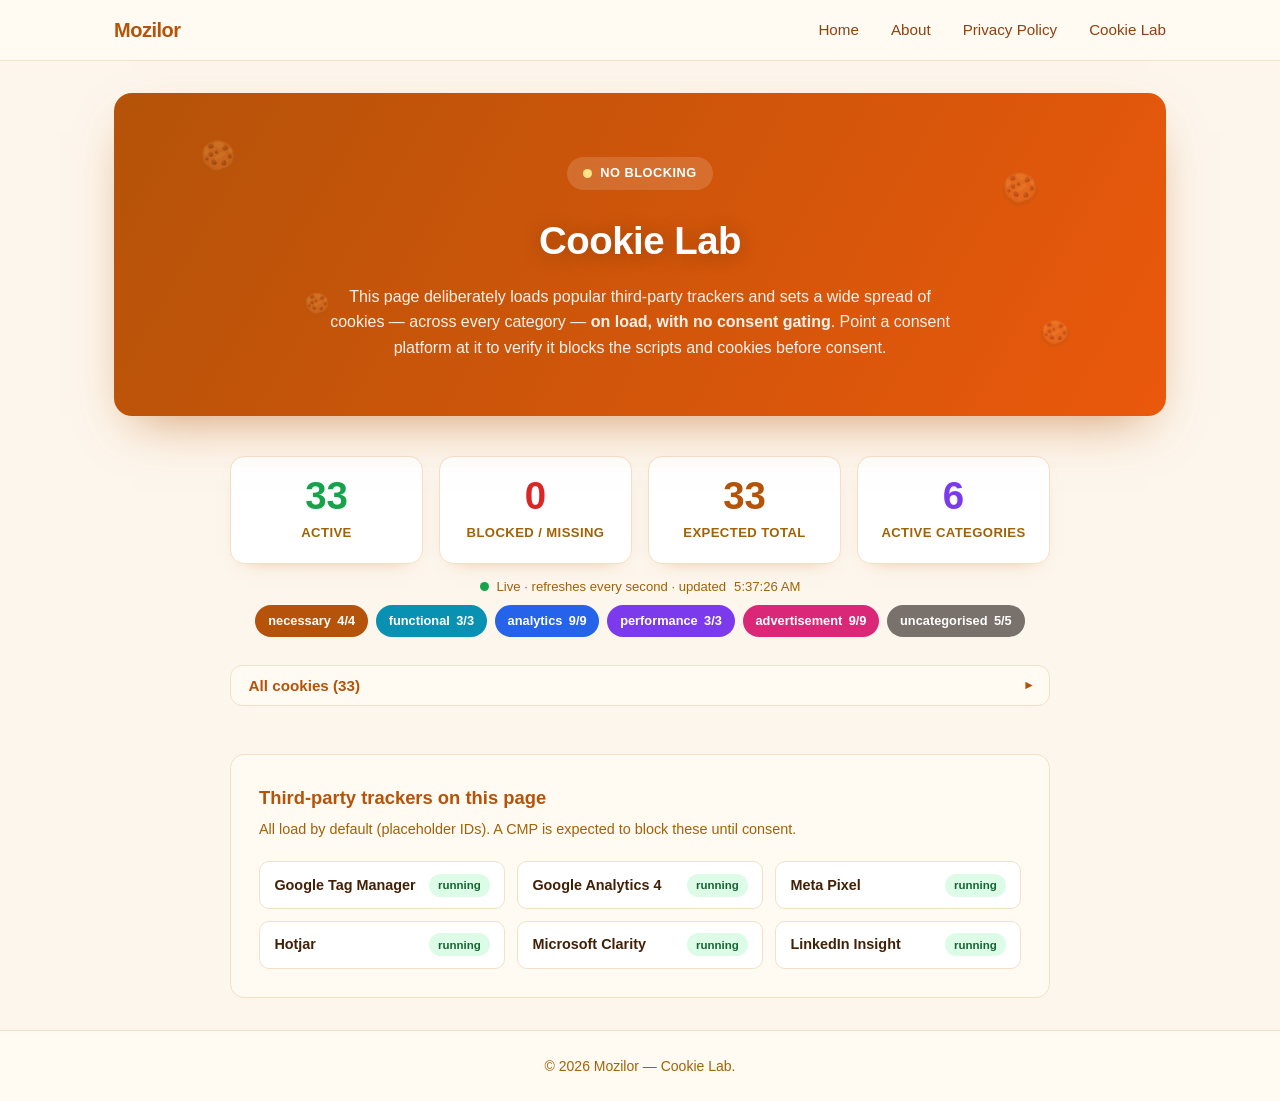
==== commit 0b734efb: "Add collapsible cookie list, default collapsed Co-Authored-By: Claude Opus 4.8 (1M context) <noreply" ====
--- a/scan-fixture/index.html
+++ b/scan-fixture/index.html
@@ -294,13 +294,43 @@
     .cat-stat .frac { font-weight: 800; }
     .cat-stat.empty { opacity: 0.45; }
 
+    .cookie-list { max-width: 820px; margin: 1.75rem auto 0; }
+    .cookie-list-toggle {
+      display: flex;
+      align-items: center;
+      justify-content: space-between;
+      width: 100%;
+      padding: 0.7rem 1.1rem;
+      background: #fffaf2;
+      border: 1px solid #f3e0c7;
+      border-radius: 12px;
+      color: #b45309;
+      font-size: 0.95rem;
+      font-weight: 700;
+      cursor: pointer;
+      transition: background 0.2s;
+    }
+    .cookie-list-toggle:hover { background: #fdf0db; }
+    .cookie-list-toggle .chev { transition: transform 0.25s; font-size: 0.8rem; }
+    .cookie-list.collapsed .cookie-list-toggle .chev { transform: rotate(-90deg); }
+    .cookie-list.collapsed .chips {
+      max-height: 0;
+      opacity: 0;
+      margin-top: 0;
+      pointer-events: none;
+      overflow: hidden;
+    }
     .chips {
       display: flex;
       flex-wrap: wrap;
       gap: 0.6rem;
       justify-content: center;
-      margin: 1.5rem auto 0;
+      margin: 1rem auto 0;
       max-width: 820px;
+      max-height: 1200px;
+      opacity: 1;
+      overflow: hidden;
+      transition: max-height 0.3s ease, opacity 0.25s ease, margin 0.3s ease;
     }
     .chip {
       display: inline-flex;
@@ -417,7 +447,13 @@
 
     <div class="cat-breakdown" id="cat-breakdown"></div>
 
-    <div class="chips" id="cookie-chips"></div>
+    <div class="cookie-list collapsed" id="cookie-list">
+      <button class="cookie-list-toggle" id="chips-toggle" aria-expanded="false" aria-controls="cookie-chips">
+        <span>All cookies (<span id="chips-count">0</span>)</span>
+        <span class="chev">▾</span>
+      </button>
+      <div class="chips" id="cookie-chips"></div>
+    </div>
 
     <section class="trackers">
       <h2>Third-party trackers on this page</h2>
@@ -453,7 +489,8 @@
         cats: document.getElementById('stat-cats'),
         updated: document.getElementById('updated'),
         breakdown: document.getElementById('cat-breakdown'),
-        chips: document.getElementById('cookie-chips')
+        chips: document.getElementById('cookie-chips'),
+        chipsCount: document.getElementById('chips-count')
       };
       els.total.textContent = expectedNames.length;
 
@@ -496,6 +533,8 @@
           b.innerHTML = c + ' <span class="frac">' + actByCat[c] + '/' + expByCat[c] + '</span>';
           els.breakdown.appendChild(b);
         });
+
+        els.chipsCount.textContent = present.length;
 
         // Re-render chips only when the present set actually changes (avoids flicker).
         var sig = present.slice().sort().join('|');
@@ -517,5 +556,17 @@
       setInterval(refresh, 1000);
     })();
   </script>
+
+  <!-- Collapse / expand the cookie chip list. -->
+  <script>
+    (function () {
+      var list = document.getElementById('cookie-list');
+      var btn = document.getElementById('chips-toggle');
+      btn.addEventListener('click', function () {
+        var collapsed = list.classList.toggle('collapsed');
+        btn.setAttribute('aria-expanded', String(!collapsed));
+      });
+    })();
+  </script>
 </body>
 </html>
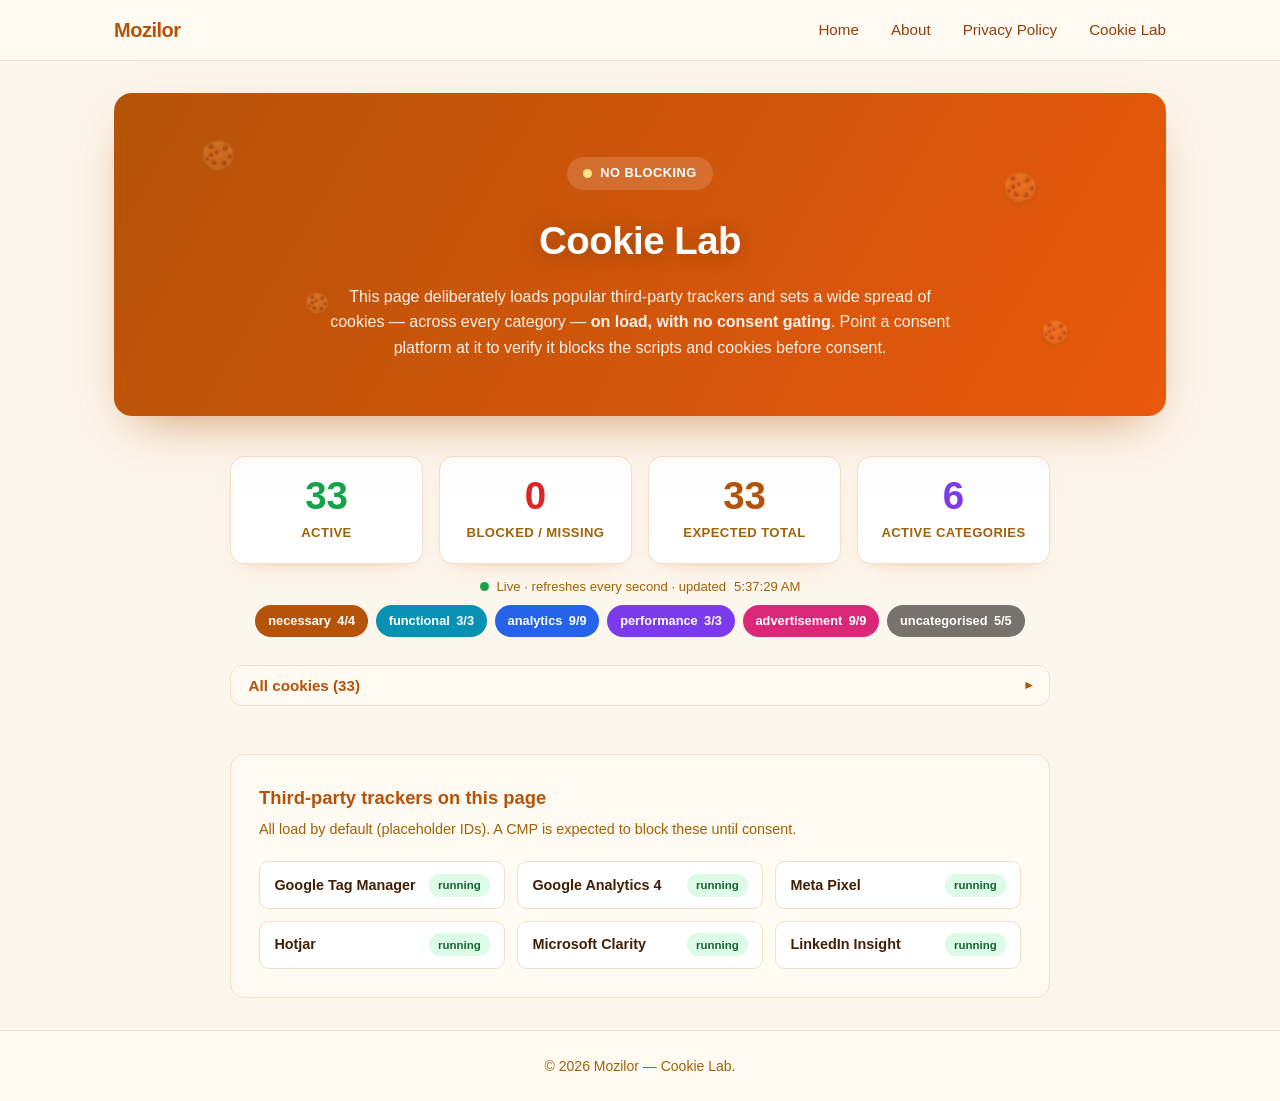
==== commit a02c08d4: "Make site responsive across desktop, tablet, and mobile Add tablet/mobile breakpoints: nav wraps to " ====
--- a/scan-fixture/index.html
+++ b/scan-fixture/index.html
@@ -393,6 +393,22 @@
       border-radius: 999px;
     }
     .tracker small { display: block; font-weight: 400; color: #a16207; }
+
+    /* Responsive (page-scoped) */
+    @media (max-width: 768px) {
+      .fixture-hero { padding: 3rem 1rem 2.75rem; }
+      .fixture-hero h1 { font-size: 2rem; }
+    }
+    @media (max-width: 560px) {
+      .stats { grid-template-columns: repeat(2, 1fr); gap: 0.75rem; }
+      .stat { padding: 1rem 0.75rem; }
+      .stat .num { font-size: 1.9rem; }
+      .fixture-hero { padding: 2.5rem 1rem 2.25rem; }
+      .fixture-hero h1 { font-size: 1.7rem; }
+      .live-meta { font-size: 0.75rem; }
+      .trackers, .stats, .cat-breakdown, .cookie-list { padding-left: 0; padding-right: 0; }
+      .trackers { padding: 1.25rem; }
+    }
   </style>
 </head>
 <body>
--- a/css/style.css
+++ b/css/style.css
@@ -178,3 +178,36 @@
 footer a:hover {
   color: #2563eb;
 }
+
+/* ── Responsive ── */
+
+/* Tablet */
+@media (max-width: 768px) {
+  nav { padding: 0 1rem; gap: 1rem; }
+  nav ul { gap: 1.25rem; }
+  .hero { padding: 3rem 1rem; }
+  .hero h1 { font-size: 2rem; }
+  main { padding: 1.75rem 1rem; }
+}
+
+/* Mobile */
+@media (max-width: 560px) {
+  nav {
+    flex-direction: column;
+    height: auto;
+    padding: 0.75rem 1rem;
+    gap: 0.6rem;
+  }
+  nav ul {
+    flex-wrap: wrap;
+    justify-content: center;
+    gap: 0.5rem 1.1rem;
+  }
+  .hero { padding: 2.5rem 0.5rem; }
+  .hero h1 { font-size: 1.65rem; }
+  .hero p { font-size: 1rem; }
+  .btn { padding: 0.7rem 1.5rem; }
+  .cards { gap: 1rem; }
+  .card { padding: 1.35rem; }
+  .page-content h1 { font-size: 1.6rem; }
+}
